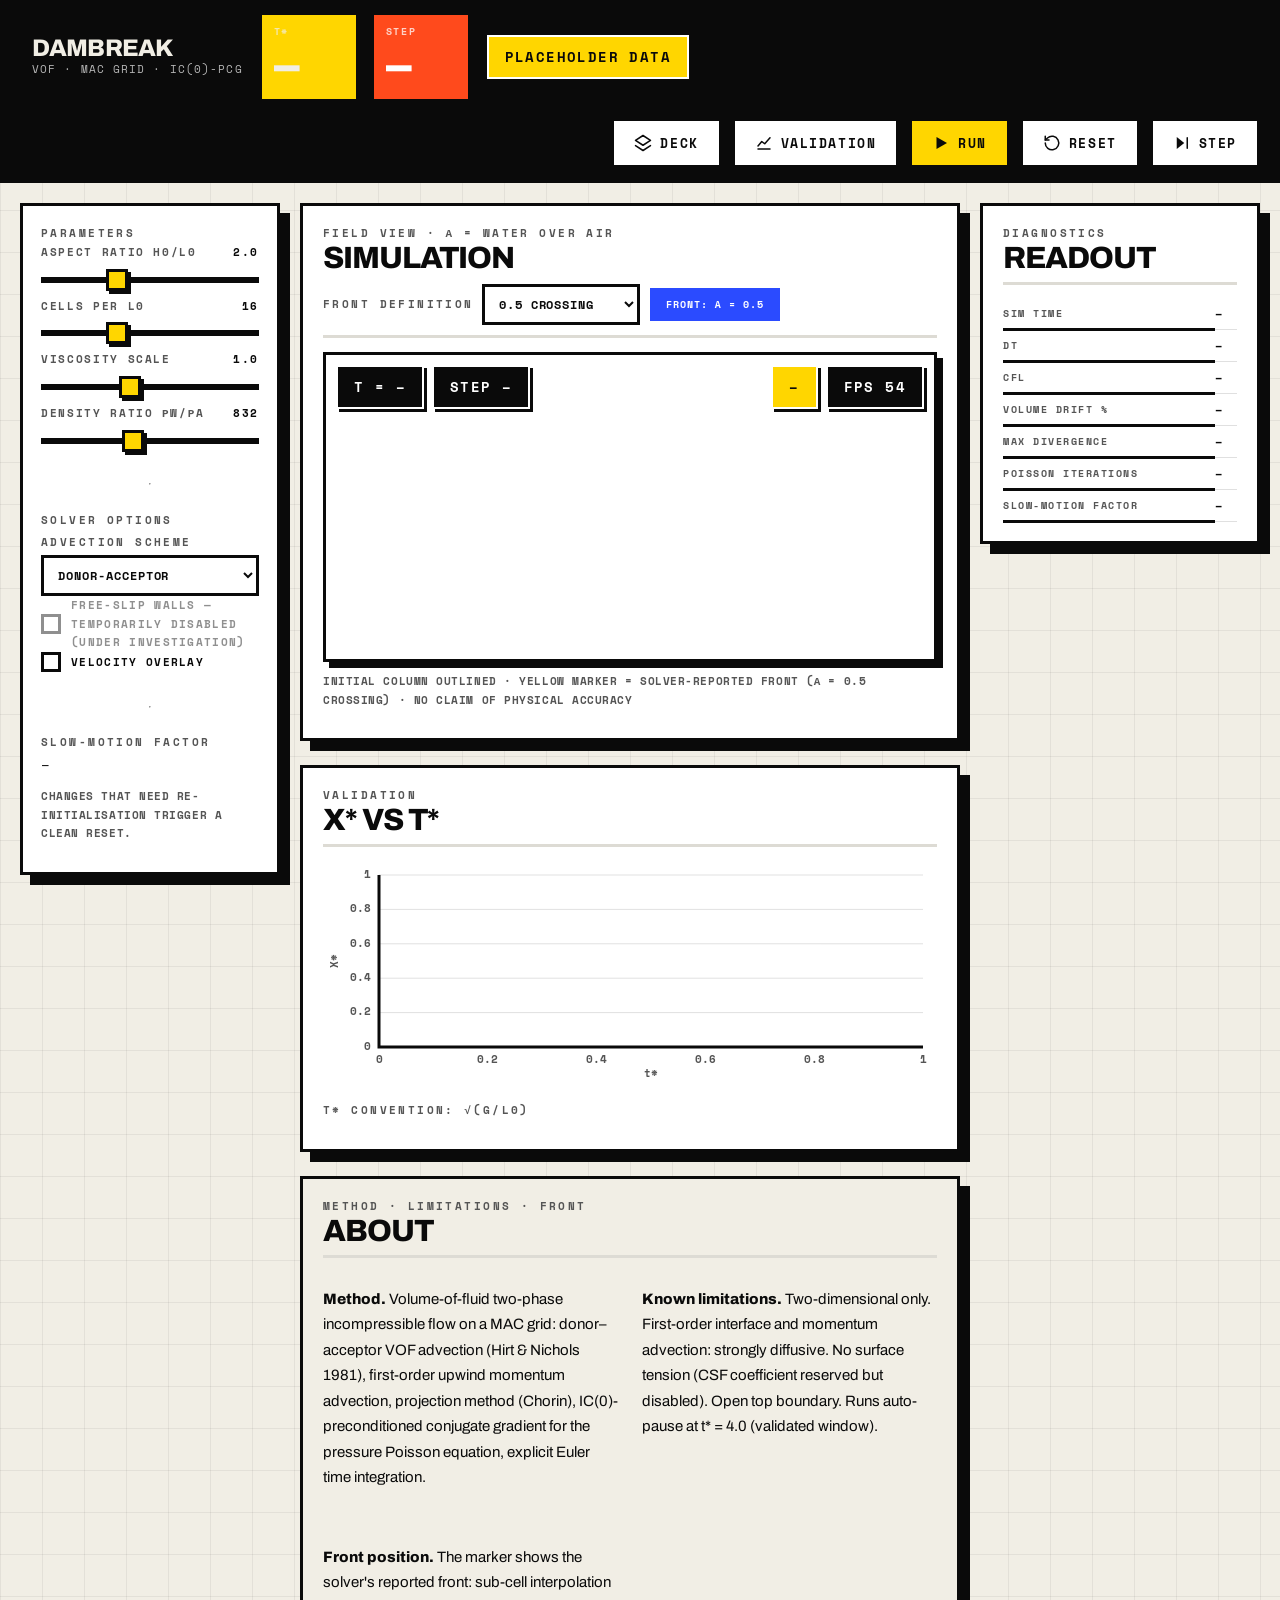
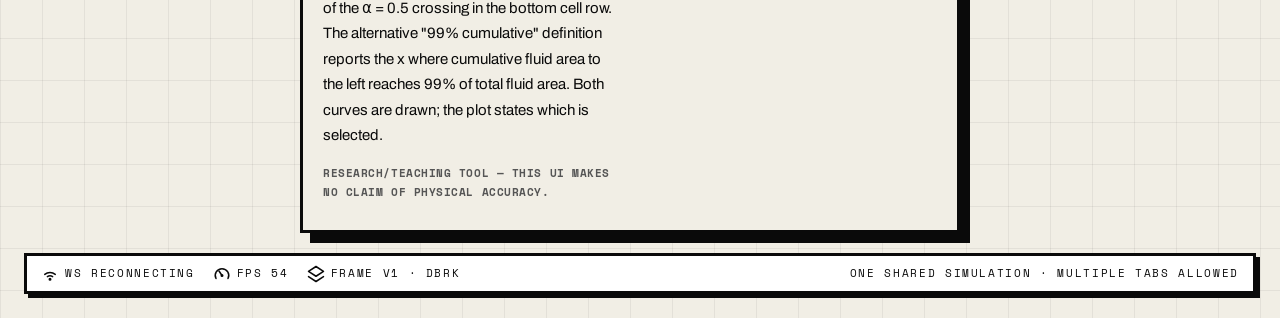
==== ui/index.html @ 7664933e "chore: remove van leer momentum from UI scheme options" ====
<!DOCTYPE html>
<html lang="en">
<head>
<meta charset="utf-8">
<meta name="viewport" content="width=device-width, initial-scale=1">
<title>DAMBREAK — VOF Simulator</title>
<link rel="stylesheet" href="css/tokens.css?v=10">
<link rel="stylesheet" href="css/base.css?v=10">
<link rel="stylesheet" href="css/components.css?v=10">
<link rel="stylesheet" href="css/layout.css?v=10">
</head>
<body>
<div class="shell">

  <!-- ================= TOPBAR ================= -->
  <header class="topbar topbar--ink">
    <div class="topbar__brand">
      <div class="topbar__logo" aria-hidden="true"></div>
      <div>
        <h1 class="topbar__title">DAMBREAK</h1>
        <div class="topbar__subtitle">VOF · MAC GRID · IC(0)-PCG</div>
      </div>
    </div>

    <div class="topbar__kpis">
      <div class="kpi kpi--yellow">
        <div class="kpi__label">t*</div>
        <div class="kpi__number" id="dTStar">–</div>
      </div>
      <div class="kpi kpi--orange">
        <div class="kpi__label">STEP</div>
        <div class="kpi__number" id="dStep">–</div>
      </div>
    </div>

    <div class="topbar__badges">
      <span id="connState" class="chip chip--orange">CONNECTING…</span>
      <span id="placeholderBadge" class="chip chip--yellow">PLACEHOLDER DATA</span>
      <span id="paramWarn" class="chip chip--orange hidden">⚠ OUT OF RANGE</span>
      <span id="frontWarn" class="chip chip--orange hidden">✖ X* &lt; 1</span>
      <span id="autoPaused" class="chip chip--yellow hidden">AUTO-PAUSED t*=4</span>
      <span id="errBadge" class="chip chip--orange hidden"></span>
    </div>

    <div class="topbar__actions">
      <button id="deckBtn" class="btn btn--ghost"><span class="btn__icon"></span>DECK</button>
      <button id="validBtn" class="btn btn--ghost"><span class="btn__icon"></span>VALIDATION</button>
      <button id="playPauseBtn" class="btn btn--accent"><span class="btn__icon"></span><span id="playPauseText">RUN</span></button>
      <button id="resetBtn" class="btn btn--ghost"><span class="btn__icon"></span>RESET</button>
      <button id="stepBtn"  class="btn btn--ghost"><span class="btn__icon"></span>STEP</button>
    </div>
  </header>

  <!-- ================= BODY ================= -->
  <div class="body">





      <!-- Centre column: Parameters (left) + sim + validation (right) -->
      <div class="centre__wrap">
        <!-- Parameters, unchanged, floated to the left -->
        <aside class="centre__params" id="centreParams">
          <div class="sidebar__section">
            <div class="eyebrow">PARAMETERS</div>

            <label class="slider" for="arSlider">
              <span class="slider__label"><span>ASPECT RATIO H0/L0</span><span class="slider__value" id="arOut">2.0</span></span>
              <input type="range" class="slider__input" id="arSlider" min="1" max="4" step="0.1" value="2">
            </label>

            <label class="slider" for="cellsSlider">
              <span class="slider__label"><span>CELLS PER L0</span><span class="slider__value" id="cellsOut">16</span></span>
              <input type="range" class="slider__input" id="cellsSlider" min="8" max="32" step="8" value="16">
            </label>

            <label class="slider" for="viscSlider">
              <span class="slider__label"><span>VISCOSITY SCALE</span><span class="slider__value" id="viscOut">1.0</span></span>
              <input type="range" class="slider__input" id="viscSlider" min="-2" max="3" step="0.25" value="0">
            </label>

            <label class="slider" for="densSlider">
              <span class="slider__label"><span>DENSITY RATIO ρW/ρA</span><span class="slider__value" id="densOut">832</span></span>
              <input type="range" class="slider__input" id="densSlider" min="1" max="2000" step="1" value="832">
            </label>
          </div>

          <hr class="sidebar__divider">

          <div class="sidebar__section">
            <div class="eyebrow">SOLVER OPTIONS</div>

            <label class="param">
              <span class="eyebrow">ADVECTION SCHEME</span>
              <select id="schemeSelect" class="select">
                <option value="first-order">FIRST-ORDER (UPWIND)</option>
                <option value="donor-acceptor" selected>DONOR-ACCEPTOR</option>

              </select>
            </label>

            <label class="toggle toggle--disabled" id="freeSlipRow" title="temporarily disabled (under investigation)">
              <input type="checkbox" id="freeSlipToggle" disabled>
              <span>FREE-SLIP WALLS — TEMPORARILY DISABLED (UNDER INVESTIGATION)</span>
            </label>

            <label class="toggle">
              <input type="checkbox" id="overlayToggle">
              <span>VELOCITY OVERLAY</span>
            </label>
          </div>

          <hr class="sidebar__divider">

          <div class="sidebar__section">
            <div class="eyebrow">SLOW-MOTION FACTOR</div>
            <div class="table" id="slowRow" style="font-size:14px">–</div>
            <p class="eyebrow" style="letter-spacing:.05em">CHANGES THAT NEED RE-INITIALISATION TRIGGER A CLEAN RESET.</p>
          </div>
        </aside>

        <div class="centre__body">
          <!-- Sim canvas (top of centre column) -->
          <section class="panel main__sim">
            <div class="panel__head">
              <div>
                <div class="eyebrow">FIELD VIEW · α = WATER OVER AIR</div>
                <h2 class="panel__title">SIMULATION</h2>
              </div>
              <div style="display:flex;gap:8px;align-items:center">
                <label class="eyebrow" for="frontDefSelect">FRONT DEFINITION</label>
                <select id="frontDefSelect" class="select" style="width:auto">
                  <option value="0.5" selected>0.5 CROSSING</option>
                  <option value="0.99">99% CUMULATIVE</option>
                </select>
                <span class="chip chip--blue" id="frontDefLabel" style="font-size: 10px; box-shadow: none;">FRONT: α = 0.5</span>
              </div>
            </div>
            <div class="canvas-wrap" id="canvasWrap">
              <canvas id="fieldCanvas"></canvas>
              <div class="hud hud--tl">
                <span class="chip chip--black" id="hudTime">t = –</span>
                <span class="chip chip--black" id="hudStep">STEP –</span>
              </div>
              <div class="hud hud--tr">
                <span class="chip chip--yellow" id="hudGrid">–</span>
                <span class="chip chip--black" id="hudFps">FPS –</span>
              </div>
              <div class="tooltip tooltip--hidden" id="fieldTip"></div>
            </div>
            <p class="eyebrow" style="margin-top:10px;letter-spacing:.05em">
              INITIAL COLUMN OUTLINED · YELLOW MARKER = SOLVER-REPORTED FRONT (α = 0.5 CROSSING) · NO CLAIM OF PHYSICAL ACCURACY
            </p>
          </section>

          <!-- Validation panel directly beneath the simulation -->
          <section class="panel">
            <div class="panel__head">
              <div>
                <div class="eyebrow">VALIDATION</div>
                <h2 class="panel__title">X* VS T*</h2>
              </div>
            </div>
            <div class="chart-wrap">
              <canvas id="plotCanvas"></canvas>
              <div class="tooltip tooltip--hidden" id="plotTip"></div>
            </div>
            <div class="chart-legend" id="plotLegend"></div>
            <p class="eyebrow" id="plotTimeScale" style="margin-top:10px">t* CONVENTION: √(G/L0)</p>
          </section>

          <!-- ABOUT section moved here and laid out horizontally -->
          <section class="panel panel--cream">
            <div class="panel__head">
              <div>
                <div class="eyebrow">METHOD · LIMITATIONS · FRONT</div>
                <h2 class="panel__title">ABOUT</h2>
              </div>
            </div>
            <div style="display: grid; grid-template-columns: repeat(auto-fit, minmax(250px, 1fr)); gap: 24px; align-items: start;">
              <p><strong>Method.</strong> Volume-of-fluid two-phase incompressible flow on a MAC grid: donor–acceptor VOF advection (Hirt &amp; Nichols 1981), first-order upwind momentum advection, projection method (Chorin), IC(0)-preconditioned conjugate gradient for the pressure Poisson equation, explicit Euler time integration.</p>
              <p><strong>Known limitations.</strong> Two-dimensional only. First-order interface and momentum advection: strongly diffusive. No surface tension (CSF coefficient reserved but disabled). Open top boundary. Runs auto-pause at t* = 4.0 (validated window).</p>
              <div>
                <p><strong>Front position.</strong> The marker shows the solver's reported front: sub-cell interpolation of the α = 0.5 crossing in the bottom cell row. The alternative "99% cumulative" definition reports the x where cumulative fluid area to the left reaches 99% of total fluid area. Both curves are drawn; the plot states which is selected.</p>
                <p class="eyebrow" style="letter-spacing:.05em; margin-top: 15px;">RESEARCH/TEACHING TOOL — THIS UI MAKES NO CLAIM OF PHYSICAL ACCURACY.</p>
              </div>
            </div>
          </section>
        </div>
      </div>

      <!-- Right column: Diagnostics + About only -->
      <aside class="right__col">
        <section class="panel">
          <div class="panel__head">
            <div>
              <div class="eyebrow">DIAGNOSTICS</div>
              <h2 class="panel__title">READOUT</h2>
            </div>
          </div>
          <table class="table">
            <tbody>
              <tr><th>SIM TIME</th><td id="dTime">–</td></tr>
              <tr><th>dt</th><td id="dDT">–</td></tr>
              <tr><th>CFL</th><td id="dCFL">–</td></tr>
              <tr><th>VOLUME DRIFT %</th><td id="dDrift">–</td></tr>
              <tr><th>MAX DIVERGENCE</th><td id="dMaxDiv">–</td></tr>
              <tr><th>POISSON ITERATIONS</th><td id="dPois">–</td></tr>
              <tr><th>SLOW-MOTION FACTOR</th><td id="dSlow">–</td></tr>
            </tbody>
          </table>
        </section>

      </aside>
  </div> <!-- closes .body -->

  <!-- ================= FOOTER ================= -->

  <div class="footer">
    <div class="statusbar">
      <span class="statusbar__item" id="sbWs"><span class="statusbar__icon" data-icon="wifi"></span><span id="sbWsText">WS –</span></span>
      <span class="statusbar__item" id="sbFps"><span class="statusbar__icon" data-icon="gauge"></span><span id="sbFpsText">FPS –</span></span>
      <span class="statusbar__item"><span class="statusbar__icon" data-icon="layers"></span>FRAME v1 · DBRK</span>
      <span class="statusbar__item" style="margin-left:auto">ONE SHARED SIMULATION · MULTIPLE TABS ALLOWED</span>
    </div>
  </div>
</div>

<!-- ================= MODALS ================= -->
<div id="modalOverlay" class="modal-overlay hidden">
  <div class="modal">
    <button id="modalClose" class="btn btn--ghost modal__close">✖ CLOSE</button>
    <div id="modalHeader" class="modal__header">
      <h2 id="modalTitle">TITLE</h2>
      <div id="modalActions" class="modal__actions"></div>
    </div>
    <div id="modalContent" class="modal__body"></div>
  </div>
</div>

<script type="module" src="js/main.js?v=9"></script>
</body>
</html>
---- ui/css/tokens.css ----
/* ============================================================
   DAMBREAK — design tokens (variables ONLY, no rules here)
   Neo-brutalism × scientific instrument console
   ============================================================ */

:root {
  /* Palette */
  --ink:    #0A0A0A;
  --paper:  #FFFFFF;
  --cream:  #F1EEE5;
  --yellow: #FFD600;
  --blue:   #2B4BFF;
  --orange: #FF4A1C;
  --green:  #0BA878;
  --fill:   #D9DDFB;          /* chart area fill */
  --grid:   rgba(0, 0, 0, .06);
  --muted:  #555555;

  /* Border + shadow system (zero blur, always) */
  --bw: 3px;
  --bw-thin: 2px;
  --shadow-s: 4px 4px 0 var(--ink);
  --shadow:   6px 6px 0 var(--ink);
  --shadow-l: 10px 10px 0 var(--ink);

  /* Type */
  --font-display: "Archivo Black", "Archivo", system-ui, sans-serif;
  --font-body:    "Archivo", system-ui, sans-serif;
  --font-mono:    "Space Mono", ui-monospace, Consolas, monospace;

  /* Motion */
  --press: 90ms linear;       /* button press translate */
}
---- ui/css/base.css ----
/* ============================================================
   DAMBREAK — base: font-face, reset, typography, grid background
   ============================================================ */

/* ---- Self-hosted fonts (no CDN; files live in ui/fonts/) ----
   Drop-in files (jsDelivr fontsource naming):
     archivo-latin-800-normal.woff2   (display headings)
     archivo-latin-900-normal.woff2   (extra-heavy display fallback)
     archivo-latin-400-normal.woff2   (body)
     space-mono-latin-400-normal.woff2 (labels/readouts)
     space-mono-latin-700-normal.woff2 (bold mono)
   Fallbacks are solid system stacks in tokens.css. */
@font-face {
  font-family: "Archivo Black";
  src: url("../fonts/archivo-latin-800-normal.woff2") format("woff2");
  font-weight: 400 900;
  font-display: swap;
}
@font-face {
  font-family: "Archivo";
  src: url("../fonts/archivo-latin-400-normal.woff2") format("woff2");
  font-weight: 400;
  font-display: swap;
}
@font-face {
  font-family: "Archivo";
  src: url("../fonts/archivo-latin-800-normal.woff2") format("woff2");
  font-weight: 700 900;
  font-display: swap;
}
@font-face {
  font-family: "Space Mono";
  src: url("../fonts/space-mono-latin-400-normal.woff2") format("woff2");
  font-weight: 400;
  font-display: swap;
}
@font-face {
  font-family: "Space Mono";
  src: url("../fonts/space-mono-latin-700-normal.woff2") format("woff2");
  font-weight: 700;
  font-display: swap;
}

/* ---- Reset ---- */
*, *::before, *::after { box-sizing: border-box; }
html, body { margin: 0; padding: 0; }

/* ---- Page: cream + blueprint grid ---- */
body {
  color: var(--ink);
  background-color: var(--cream);
  background-image:
    linear-gradient(var(--grid) 1px, transparent 1px),
    linear-gradient(90deg, var(--grid) 1px, transparent 1px);
  background-size: 42px 42px;
  font-family: var(--font-body);
  font-size: 15px;
  line-height: 1.7;
  -webkit-font-smoothing: antialiased;
}

/* ---- Typography ---- */
h1, h2, h3 {
  font-family: var(--font-display);
  font-weight: 900;
  text-transform: uppercase;
  line-height: .95;
  letter-spacing: -0.035em;
  margin: 0;
}
.page-title { font-size: clamp(40px, 6vw, 96px); }
.panel-title { font-size: clamp(24px, 2.4vw, 32px); }

/* Eyebrow: mono micro-label */
.eyebrow {
  font-family: var(--font-mono);
  font-size: 11px;
  font-weight: 700;
  text-transform: uppercase;
  letter-spacing: .22em;
  color: var(--muted);
}

/* All numeric readouts: mono, tabular */
.readout, .kpi__number, .table, .chip, .btn, .select, .tooltip, .statusbar {
  font-family: var(--font-mono);
  font-variant-numeric: tabular-nums;
}

/* ---- Focus: visible everywhere, blue, offset ---- */
:focus-visible {
  outline: 3px solid var(--blue);
  outline-offset: 3px;
}

/* ---- Utility ---- */
.hidden { display: none !important; }

/* ---- Reduced motion: kill press/hover translations ---- */
@media (prefers-reduced-motion: reduce) {
  *, *::before, *::after {
    transition: none !important;
    animation: none !important;
  }
}
---- ui/css/components.css ----
/* ============================================================
   DAMBREAK — components: panels, buttons, chips, kpis, sliders,
   selects, toggles, tabs, table, tooltip, statusbar.
   Rules: zero radius, zero blur, 3px ink borders, hard shadows.
   ============================================================ */

/* ---- Panel ---- */
.panel {
  background: var(--paper);
  border: var(--bw) solid var(--ink);
  box-shadow: var(--shadow-l);
  padding: 18px 20px;
  min-width: 0;
}
.panel--cream { background: var(--cream); }
.panel--ink { background: var(--ink); color: var(--cream); }
.panel__head {
  display: flex;
  justify-content: space-between;
  align-items: flex-start;
  gap: 12px;
  flex-wrap: wrap;
  border-bottom: var(--bw) solid #DDDBD4;
  padding-bottom: 10px;
  margin-bottom: 14px;
}
.panel__title { font-size: clamp(24px, 2.4vw, 32px); }

/* ---- Button ---- */
.btn {
  display: inline-flex;
  align-items: center;
  gap: 8px;
  font-family: var(--font-mono);
  font-weight: 700;
  font-size: 13px;
  text-transform: uppercase;
  letter-spacing: .12em;
  padding: 12px 20px;
  background: var(--paper);
  color: var(--ink);
  border: var(--bw) solid var(--ink);
  box-shadow: var(--shadow);
  cursor: pointer;
  transition: transform var(--press), box-shadow var(--press);
  user-select: none;
}
.btn:hover  { transform: translate(3px, 3px); box-shadow: 3px 3px 0 var(--ink); }
.btn:active { transform: translate(6px, 6px); box-shadow: 0 0 0 var(--ink); }
.btn:disabled, .btn[disabled] {
  background: var(--cream);
  color: var(--muted);
  box-shadow: none;
  transform: none;
  cursor: not-allowed;
}
.btn--primary { background: var(--orange); color: var(--paper); }
.btn--accent  { background: var(--yellow); color: var(--ink); }
.btn--ghost   { background: var(--paper); color: var(--ink); }
.btn--danger  { background: var(--ink); color: var(--orange); }
.btn__icon { width: 18px; height: 18px; flex: none; }

/* ---- Chip ---- */
.chip {
  display: inline-flex;
  align-items: center;
  gap: 8px;
  font-family: var(--font-mono);
  font-size: 14px;
  font-weight: 700;
  text-transform: uppercase;
  letter-spacing: .1em;
  padding: 8px 16px;
  border: 2px solid var(--paper); /* White border so it contrasts on black topbar */
  background: var(--paper);
  color: var(--ink);
  white-space: nowrap;
}
.chip--black  { background: var(--ink); color: var(--paper); }
.chip--blue   { background: var(--blue); color: var(--paper); }
.chip--yellow { background: var(--yellow); color: var(--ink); }
.chip--orange { background: var(--orange); color: var(--paper); }
.chip--green  { background: var(--green); color: var(--paper); }
.chip--cream  { background: var(--cream); color: var(--ink); }
.chip__swatch {
  width: 10px; height: 10px;
  border: 2px solid var(--ink);
  background: var(--blue);
  flex: none;
}

/* ---- KPI tile ---- */
.kpi {
  background: var(--yellow);
  border: var(--bw) solid var(--ink);
  box-shadow: var(--shadow);
  padding: 8px 12px;
  min-width: 100px;
}
.kpi--orange { background: var(--orange); color: var(--paper); }
.kpi--green  { background: var(--green); color: var(--paper); }
.kpi--white  { background: var(--paper); }
.kpi__label {
  font-family: var(--font-mono);
  font-size: 10px;
  font-weight: 700;
  text-transform: uppercase;
  letter-spacing: .18em;
  color: inherit;
  opacity: .75;
}
.kpi__number {
  font-family: var(--font-display);
  font-size: clamp(36px, 4vw, 56px);
  line-height: 1;
  letter-spacing: -0.02em;
  font-variant-numeric: tabular-nums;
}
.kpi__caption {
  font-family: var(--font-mono);
  font-size: 10px;
  text-transform: uppercase;
  letter-spacing: .15em;
  color: var(--muted);
}
.kpi--orange .kpi__caption, .kpi--green .kpi__caption { color: var(--cream); }

/* ---- Slider ---- */
.slider { display: block; }
.slider__label {
  display: flex;
  justify-content: space-between;
  align-items: baseline;
  gap: 8px;
  font-family: var(--font-mono);
  font-size: 11px;
  font-weight: 700;
  text-transform: uppercase;
  letter-spacing: .15em;
  color: var(--muted);
  margin-bottom: 4px;
}
.slider__value { color: var(--ink); }
input[type="range"].slider__input {
  -webkit-appearance: none;
  appearance: none;
  width: 100%;
  height: 6px;
  background: var(--ink);
  border: 0;
  padding: 0;
  margin: 8px 0 14px;
  cursor: pointer;
}
input[type="range"].slider__input::-webkit-slider-thumb {
  -webkit-appearance: none;
  appearance: none;
  width: 22px; height: 22px;
  background: var(--yellow);
  border: var(--bw) solid var(--ink);
  box-shadow: 3px 3px 0 var(--ink);
  border-radius: 0;
  cursor: grab;
}
input[type="range"].slider__input::-moz-range-thumb {
  width: 22px; height: 22px;
  background: var(--yellow);
  border: var(--bw) solid var(--ink);
  box-shadow: 3px 3px 0 var(--ink);
  border-radius: 0;
  cursor: grab;
}
input[type="range"].slider__input:focus-visible {
  outline: 3px solid var(--blue);
  outline-offset: 3px;
}

/* ---- Select / input / toggle ---- */
.select, .input {
  width: 100%;
  background: var(--paper);
  color: var(--ink);
  border: var(--bw) solid var(--ink);
  border-radius: 0;
  font-family: var(--font-mono);
  font-size: 12px;
  font-weight: 700;
  text-transform: uppercase;
  letter-spacing: .08em;
  padding: 8px 10px;
}
.toggle {
  display: inline-flex;
  align-items: center;
  gap: 10px;
  font-family: var(--font-mono);
  font-size: 11px;
  font-weight: 700;
  text-transform: uppercase;
  letter-spacing: .12em;
  cursor: pointer;
}
.toggle input[type="checkbox"] {
  appearance: none;
  width: 20px; height: 20px;
  margin: 0;
  border: var(--bw) solid var(--ink);
  background: var(--paper);
  cursor: pointer;
  flex: none;
}
.toggle input[type="checkbox"]:checked { background: var(--yellow); }
.toggle--disabled { opacity: .45; cursor: not-allowed; }
.toggle--disabled input[type="checkbox"] { cursor: not-allowed; }

/* ---- Tabs / nav items ---- */
.tabs { display: flex; flex-direction: column; gap: 10px; }
.nav-item {
  display: flex;
  align-items: center;
  gap: 12px;
  padding: 10px 12px;
  border: var(--bw) solid var(--ink);
  background: var(--paper);
  cursor: pointer;
}
.nav-item--active { background: var(--yellow); }
.nav-item__title {
  font-family: var(--font-body);
  font-weight: 800;
  text-transform: uppercase;
  letter-spacing: .02em;
  font-size: 14px;
}
.nav-item__sub {
  font-family: var(--font-mono);
  font-size: 10px;
  text-transform: uppercase;
  letter-spacing: .15em;
  color: var(--muted);
}
.nav-item__icon { width: 22px; height: 22px; flex: none; }

/* ---- Table ---- */
.table { width: 100%; border-collapse: collapse; font-size: 12px; }
.table th {
  text-align: left;
  font-weight: 700;
  text-transform: uppercase;
  letter-spacing: .15em;
  font-size: 10px;
  color: var(--muted);
  border-bottom: var(--bw) solid var(--ink);
  padding: 6px 8px 6px 0;
}
.table td {
  padding: 5px 8px 5px 0;
  border-bottom: 1px solid rgba(0, 0, 0, .12);
  font-variant-numeric: tabular-nums;
  font-weight: 700;
}
.table .delta-pos { color: var(--orange); font-weight: 700; }
.table .delta-neg { color: var(--green); font-weight: 700; }

/* ---- Tooltip (absolutely positioned DOM element over canvas) ---- */
.tooltip {
  position: absolute;
  z-index: 30;
  pointer-events: none;
  background: var(--paper);
  border: var(--bw) solid var(--ink);
  box-shadow: var(--shadow-s);
  padding: 8px 10px;
  font-size: 11px;
  text-transform: uppercase;
  letter-spacing: .1em;
  min-width: 140px;
}
.tooltip--hidden { display: none; }
.tooltip__title { font-weight: 700; margin-bottom: 4px; }
.tooltip__row { display: flex; align-items: center; gap: 6px; }

/* ---- Statusbar (footer strip) ---- */
.statusbar {
  display: flex;
  align-items: center;
  gap: 18px;
  flex-wrap: wrap;
  border: var(--bw) solid var(--ink);
  background: var(--paper);
  box-shadow: var(--shadow-s);
  padding: 8px 14px;
  font-size: 11px;
  text-transform: uppercase;
  letter-spacing: .15em;
}
.statusbar__item { display: inline-flex; align-items: center; gap: 6px; }
.statusbar__icon { width: 14px; height: 14px; }

/* ---- Icon sizing helper (inline SVG, Lucide-style) ---- */
.icon { width: 18px; height: 18px; flex: none; vertical-align: -3px; }

/* ---- Modal ---- */
.modal-overlay {
  position: fixed; top: 0; left: 0; right: 0; bottom: 0;
  background: var(--paper); /* Full opaque paper background */
  z-index: 1000;
  display: flex; align-items: center; justify-content: center;
}
.modal-overlay.hidden { display: none; }
.modal {
  background: var(--paper);
  border: var(--bw) solid var(--ink);
  box-shadow: 12px 12px 0 var(--ink);
  width: 95vw; max-width: 1200px; height: 90vh;
  display: flex; flex-direction: column;
  position: relative;
  padding: 30px;
}
.modal__header {
  display: flex; justify-content: space-between; align-items: flex-end;
  border-bottom: 4px solid var(--ink);
  padding-bottom: 10px; margin-bottom: 20px;
}
.modal__header h2 {
  font-family: var(--font-display); font-size: 36px;
  text-transform: uppercase; margin: 0; line-height: 1;
}
.modal__actions { display: flex; gap: 10px; margin-right: 140px; align-items: center; }
.modal__close { position: absolute; top: 12px; right: 12px; }
.modal__body {
  flex: 1; overflow-y: auto; padding-right: 10px;
}
.modal h3 {
  font-family: var(--font-display); font-size: 24px;
  text-transform: uppercase; margin: 24px 0 10px;
  color: var(--ink);
}
.modal p, .modal li {
  font-family: var(--font-mono); font-size: 15px;
  line-height: 1.6; margin-bottom: 12px;
}

/* KPI Grid for Validation */
.kpi-grid { display: grid; grid-template-columns: repeat(4, 1fr); gap: 15px; margin-bottom: 20px; }
.kpi-card { 
  border: var(--bw) solid var(--ink); padding: 15px; 
  box-shadow: 4px 4px 0 var(--ink); display: flex; flex-direction: column; 
}
.kpi-card--blue { background: var(--blue); color: white; }
.kpi-card--yellow { background: var(--yellow); color: var(--ink); }
.kpi-card--green { background: var(--green); color: white; }
.kpi-card--white { background: white; color: var(--ink); }
.kpi-card__title { font-family: var(--font-mono); font-size: 11px; text-transform: uppercase; letter-spacing: 0.1em; margin-bottom: 5px; opacity: 0.9; font-weight: 700; }
.kpi-card__value { font-family: var(--font-display); font-size: 32px; font-weight: 700; }
.kpi-card__sub { font-family: var(--font-mono); font-size: 10px; margin-top: 5px; opacity: 0.8; }

/* Content Grids */
.deck-slide { height: 100%; display: flex; flex-direction: column; }
.deck-slide__title { 
  font-family: var(--font-display); font-size: 32px; text-transform: uppercase; 
  margin-bottom: 20px; border-bottom: 2px solid var(--ink); padding-bottom: 10px;
}
.deck-slide__content { flex: 1; font-size: 18px; }
.deck-slide__content p, .deck-slide__content li { font-size: 18px; line-height: 1.6; }

.val-grid { display: grid; grid-template-columns: 1fr 1fr; gap: 20px; }
.val-panel { border: var(--bw) solid var(--ink); padding: 20px; background: white; }
.val-panel h4 { font-family: var(--font-mono); text-transform: uppercase; margin: 0 0 15px 0; font-size: 12px; letter-spacing: 1px;}
---- ui/css/layout.css ----
.topbar {
  display: flex;
  align-items: center;
  gap: 16px;
  padding: 12px 20px;
  background: var(--paper);
  border-bottom: var(--bw) solid var(--ink);
  flex-wrap: wrap;
}
.topbar--ink {
  background: var(--ink);
  color: var(--cream);
}
.topbar__brand { display: flex; align-items: center; gap: 12px; }
.topbar__title { font-size: 24px; font-family: var(--font-display); line-height: 1; margin: 0; }
.topbar__subtitle { font-family: var(--font-mono); font-size: 11px; letter-spacing: 0.1em; color: var(--muted); }
.topbar--ink .topbar__subtitle { color: rgba(255, 255, 255, 0.7); }
.topbar__kpis { display: flex; gap: 12px; flex-wrap: wrap; align-items: stretch; }
.topbar__badges { display: flex; gap: 8px; flex-wrap: wrap; align-items: center; }
#connState { display: none !important; }
.topbar__actions { display: flex; gap: 10px; margin-left: auto; flex-wrap: nowrap; }


/* ---- Body: main content + right diagnostics column ---- */
.body {
  display: grid;
  grid-template-columns: minmax(0, 1fr) 280px;
  gap: 20px;
  padding: 20px;
  flex: 1;
  align-items: start;
}

/* ---- Three-column desktop (>= 1000px) ---- */
.body--cols {
  display: grid;
  grid-template-columns: 240px minmax(0, 1fr) 280px;
  gap: 20px;
  align-items: start;
}

/* ---- Main grid (fallback / standalone) ---- */
.main { display: grid; grid-template-columns: 1fr; gap: 20px; min-width: 0; }
.main__sim { min-width: 0; grid-column: 1 / -1; }
.main__sub { display: grid; grid-template-columns: 1fr 1fr; gap: 20px; }

/* ---- Centre wrap: params (left) + sim/validation (right) ---- */
.centre__wrap {
  display: grid;
  grid-template-columns: 260px minmax(0, 1fr);
  gap: 20px;
  align-items: start;
}


/* ---- Parameters (left column inside centre__wrap) ---- */
.centre__params {
  min-width: 0;
  position: sticky;
  top: 24px;
  border: var(--bw) solid var(--ink);
  background: var(--paper);
  box-shadow: var(--shadow-l);
  padding: 18px;
  display: flex;
  flex-direction: column;
  gap: 18px;
}

.centre__params__head {
  display: flex;
  align-items: center;
  justify-content: space-between;
  border-bottom: var(--bw) solid var(--ink);
  padding-bottom: 10px;
}
.centre__params__head h2 { margin: 6px 0 0 0; }
.centre__params__head .eyebrow { margin-bottom: 0; }

/* ---- Centre column: sim + validation ---- */
.centre__body {
  min-width: 0;
  display: grid;
  grid-template-columns: 1fr;
  gap: 24px;
  align-items: start;
}
.centre__body__sim {
  min-width: 0;
}
.centre__body__val {
  min-width: 0;
}

/* ---- Right column: diagnostics + about ---- */
.right__col {
  display: grid;
  grid-template-rows: 1fr auto;
  gap: 24px;
  min-width: 0;
}
.right__col__head {
  display: flex;
  align-items: center;
  justify-content: space-between;
  border-bottom: var(--bw) solid var(--ink);
  padding-bottom: 10px;
}

/* ---- Canvas panel ---- */
.canvas-wrap {
  position: relative;
  border: var(--bw) solid var(--ink);
  background: var(--paper);
  box-shadow: var(--shadow);
  min-width: 0;
  max-height: 520px;
  overflow: hidden;
}
.canvas-wrap canvas { display: block; width: 100%; height: 100%; }

/* HUD chips over the sim canvas */
.hud {
  position: absolute;
  display: flex;
  gap: 8px;
  flex-wrap: wrap;
  pointer-events: none;
}
.hud--tl { top: 10px; left: 10px; }
.hud--tr { top: 10px; right: 10px; }
.hud--bl { bottom: 10px; left: 10px; }
.hud .chip { box-shadow: 3px 3px 0 var(--ink); }

/* Chart canvases keep their own aspect via CSS width; height set in JS. */
.chart-wrap { position: relative; }
.chart-wrap canvas { display: block; width: 100%; height: 220px; }
.chart-legend {
  display: flex;
  flex-wrap: wrap;
  gap: 8px;
  align-items: center;
  margin-top: 10px;
}
.chart-legend__item {
  display: flex;
  align-items: center;
  gap: 6px;
  padding: 5px 10px;
  border: var(--bw) solid var(--ink);
  background: var(--paper);
  box-shadow: var(--shadow);
  font: 700 13px/1.1 Archivo, sans-serif;
  letter-spacing: .05em;
  white-space: nowrap;
  user-select: none;
}
.chart-legend__item .dot {
  width: 14px;
  height: 14px;
  border: 1.5px solid var(--ink);
  border-radius: 2px;
  flex: 0 0 auto;
}
.chart-legend__item .dash {
  width: 32px;
  height: 2px;
  border-top: 1.5px dashed var(--ink);
  flex: 0 0 auto;
}

/* ---- Footer statusbar ---- */
.footer { padding: 0 24px 24px; }

/* ---- Desktop: no collapse button (always expanded here) ---- */
.sidebar__collapse-btn { display: none; }

/* ---- Responsive ---- */
@media (max-width: 999px) {
  .body { grid-template-columns: 1fr; }
  .centre__wrap { grid-template-columns: 1fr; }
  .canvas-wrap { height: 420px; }
  .footer { padding: 0 16px 16px; }
  .body, .footer { padding: 16px; }
}
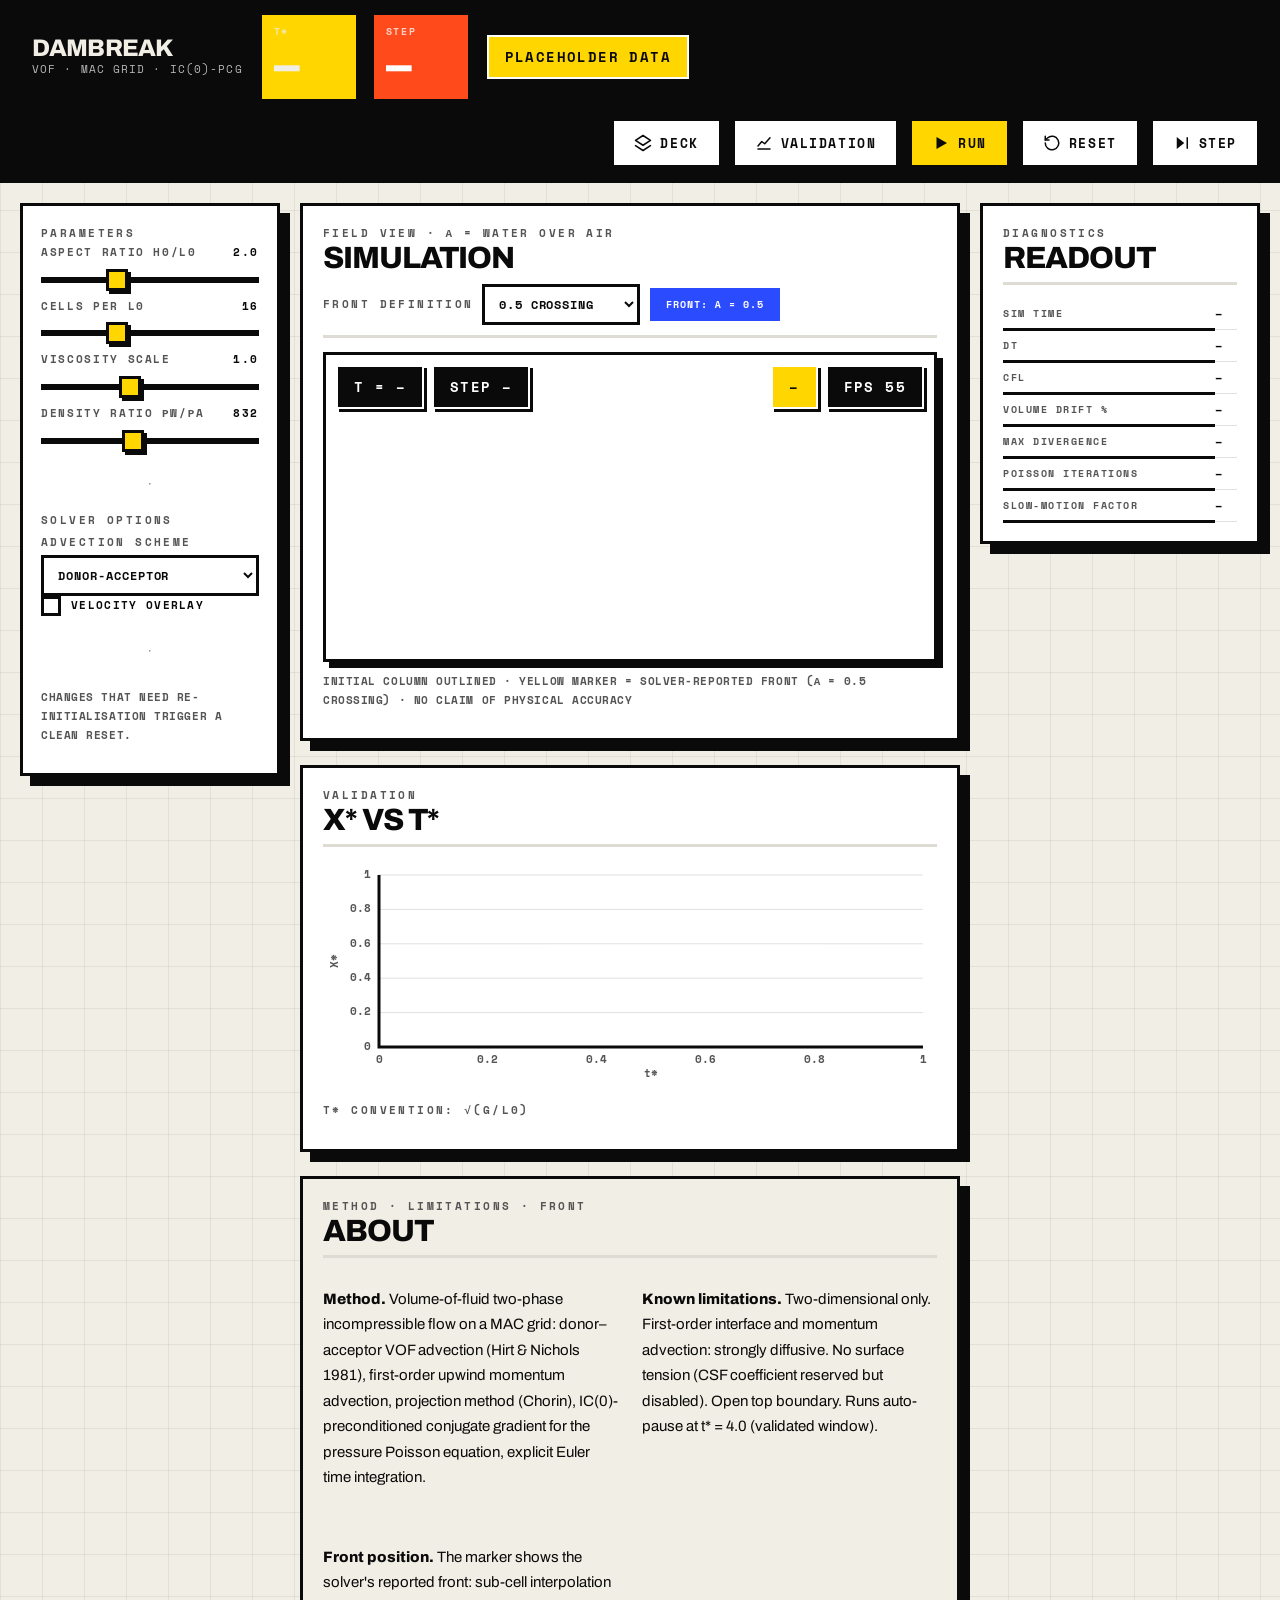
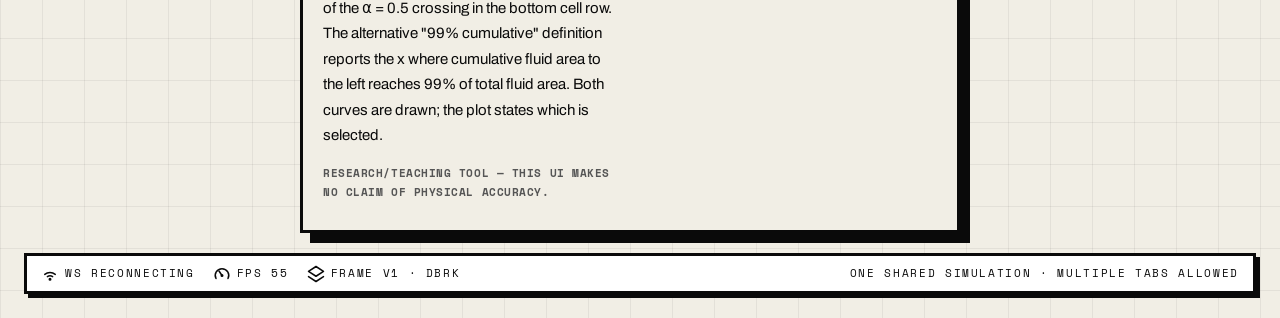
==== commit 4b83bbc9: "chore: comment out unused UI elements" ====
--- a/ui/index.html
+++ b/ui/index.html
@@ -100,10 +100,12 @@
               </select>
             </label>
 
+            <!--
             <label class="toggle toggle--disabled" id="freeSlipRow" title="temporarily disabled (under investigation)">
               <input type="checkbox" id="freeSlipToggle" disabled>
               <span>FREE-SLIP WALLS — TEMPORARILY DISABLED (UNDER INVESTIGATION)</span>
             </label>
+            -->
 
             <label class="toggle">
               <input type="checkbox" id="overlayToggle">
@@ -114,8 +116,10 @@
           <hr class="sidebar__divider">
 
           <div class="sidebar__section">
+            <!--
             <div class="eyebrow">SLOW-MOTION FACTOR</div>
             <div class="table" id="slowRow" style="font-size:14px">–</div>
+            -->
             <p class="eyebrow" style="letter-spacing:.05em">CHANGES THAT NEED RE-INITIALISATION TRIGGER A CLEAN RESET.</p>
           </div>
         </aside>
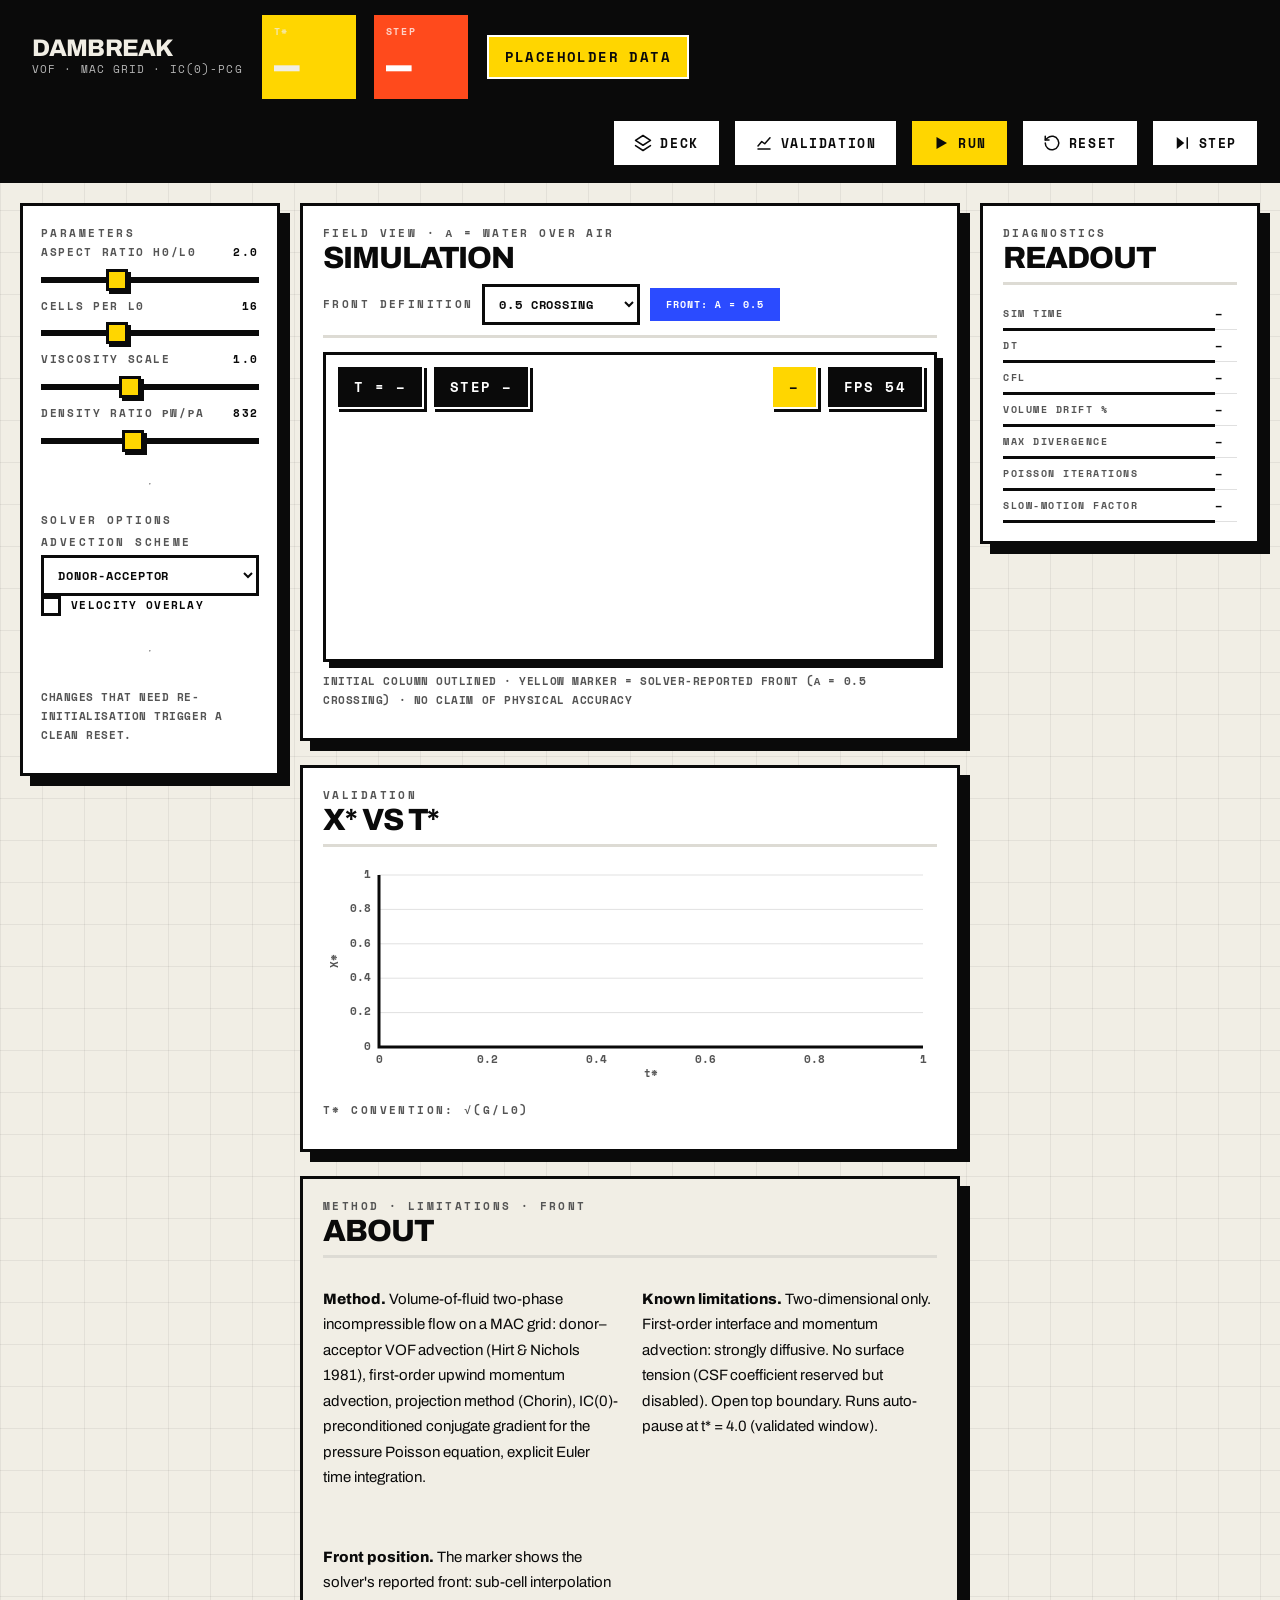
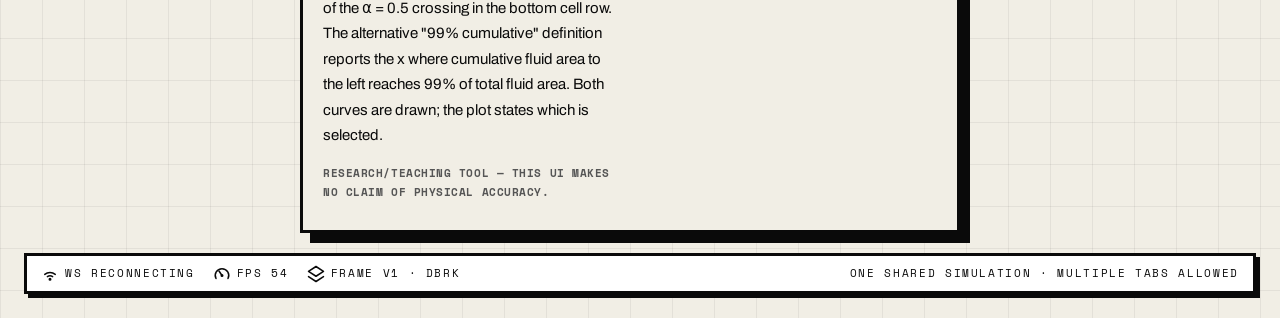
==== commit fd025d80: "chore: comment out slow-motion factor from diagnostics readout" ====
--- a/ui/index.html
+++ b/ui/index.html
@@ -246,3 +246,4 @@
 <script type="module" src="js/main.js?v=9"></script>
 </body>
 </html>
+
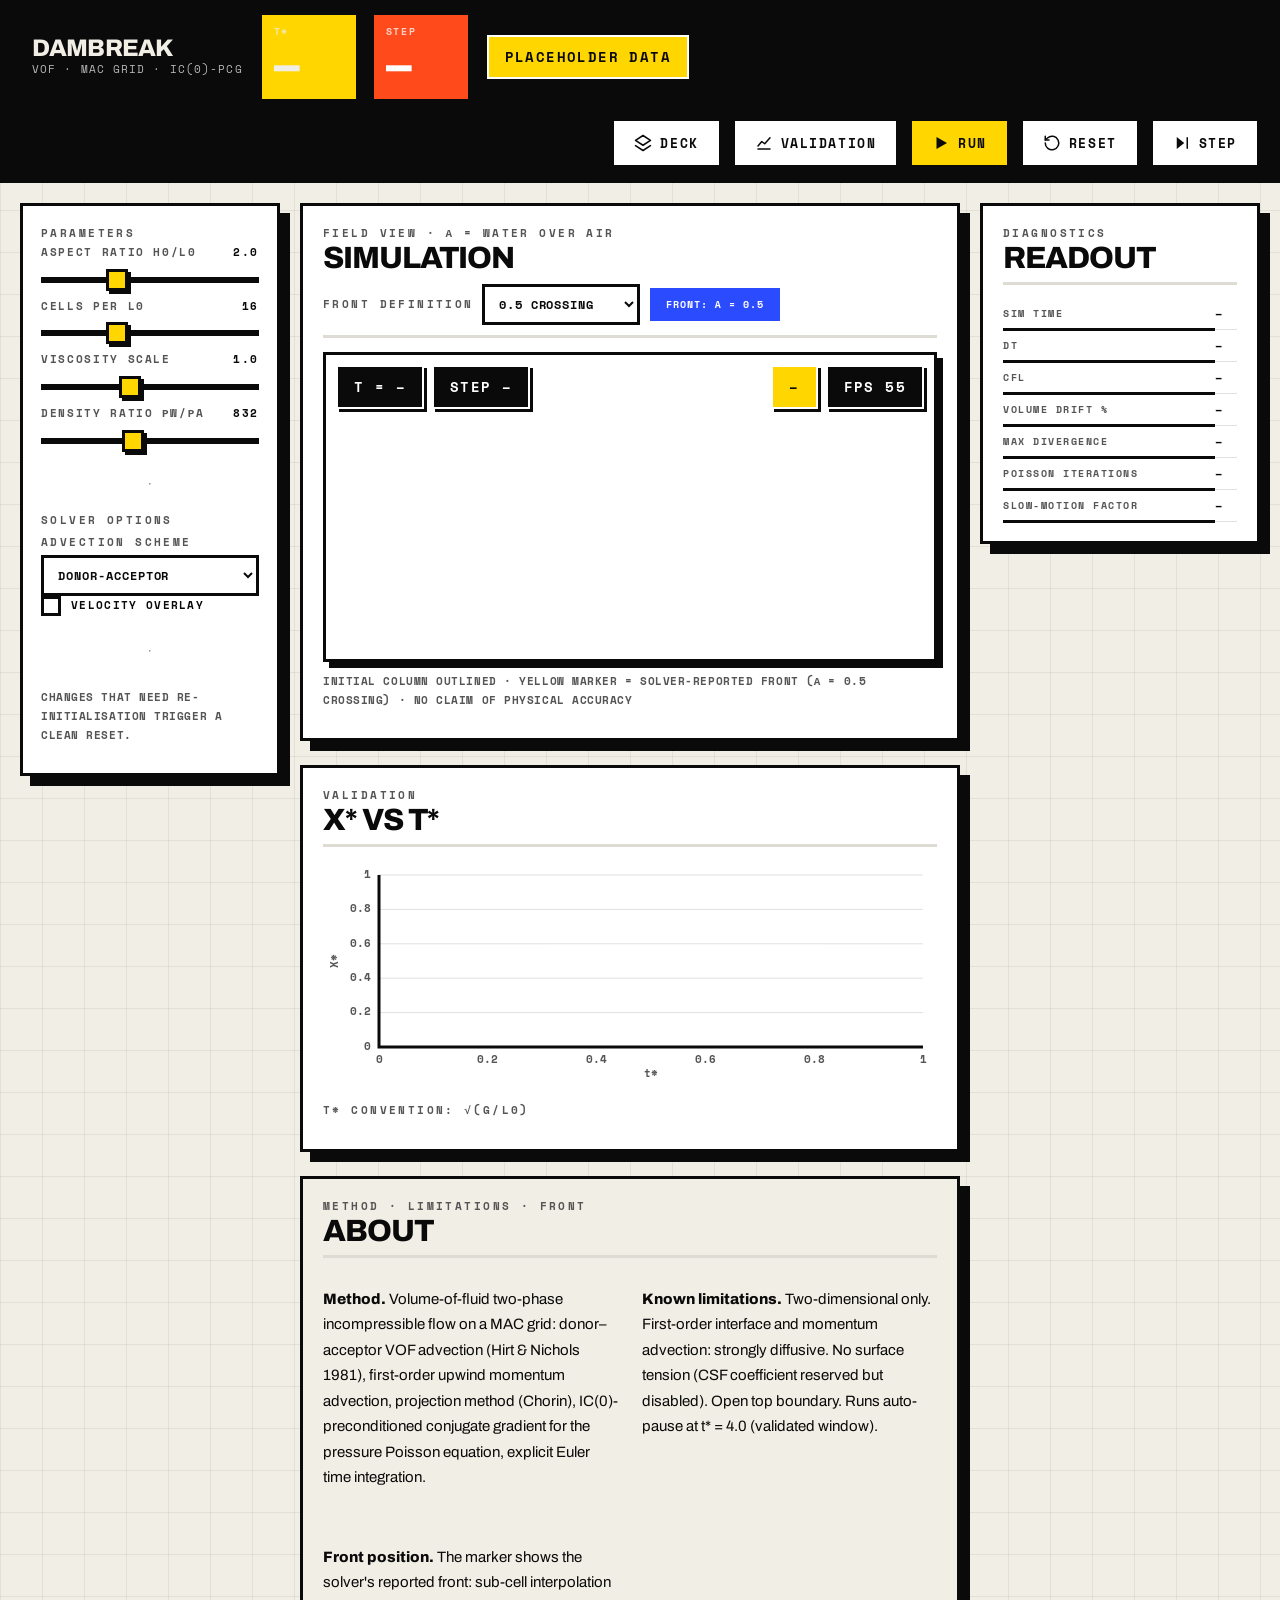
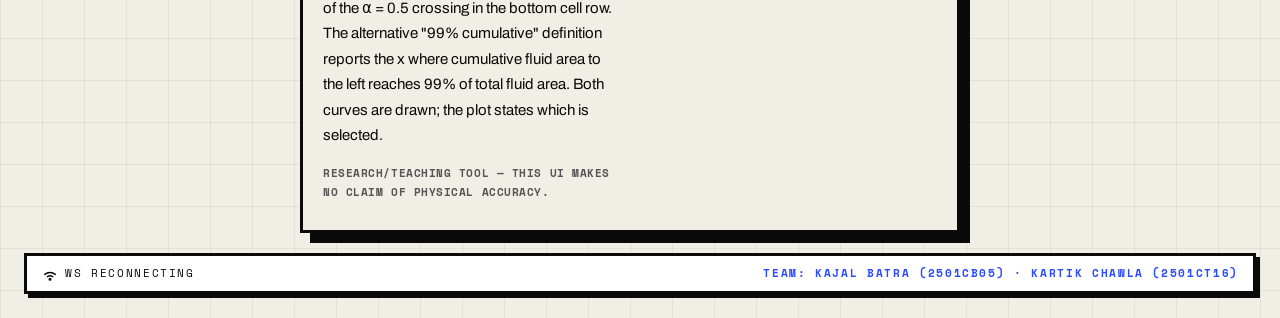
==== commit f79dd78b: "chore: replace unnecessary status bar items with team participant names" ====
--- a/ui/index.html
+++ b/ui/index.html
@@ -224,9 +224,9 @@
   <div class="footer">
     <div class="statusbar">
       <span class="statusbar__item" id="sbWs"><span class="statusbar__icon" data-icon="wifi"></span><span id="sbWsText">WS –</span></span>
-      <span class="statusbar__item" id="sbFps"><span class="statusbar__icon" data-icon="gauge"></span><span id="sbFpsText">FPS –</span></span>
-      <span class="statusbar__item"><span class="statusbar__icon" data-icon="layers"></span>FRAME v1 · DBRK</span>
-      <span class="statusbar__item" style="margin-left:auto">ONE SHARED SIMULATION · MULTIPLE TABS ALLOWED</span>
+      <!-- <span class="statusbar__item" id="sbFps"><span class="statusbar__icon" data-icon="gauge"></span><span id="sbFpsText">FPS –</span></span> -->
+      <!-- <span class="statusbar__item"><span class="statusbar__icon" data-icon="layers"></span>FRAME v1 · DBRK</span> -->
+      <span class="statusbar__item" style="margin-left:auto; font-weight: bold; color: var(--blue);">TEAM: KAJAL BATRA (2501CB05) &middot; KARTIK CHAWLA (2501CT16)</span>
     </div>
   </div>
 </div>
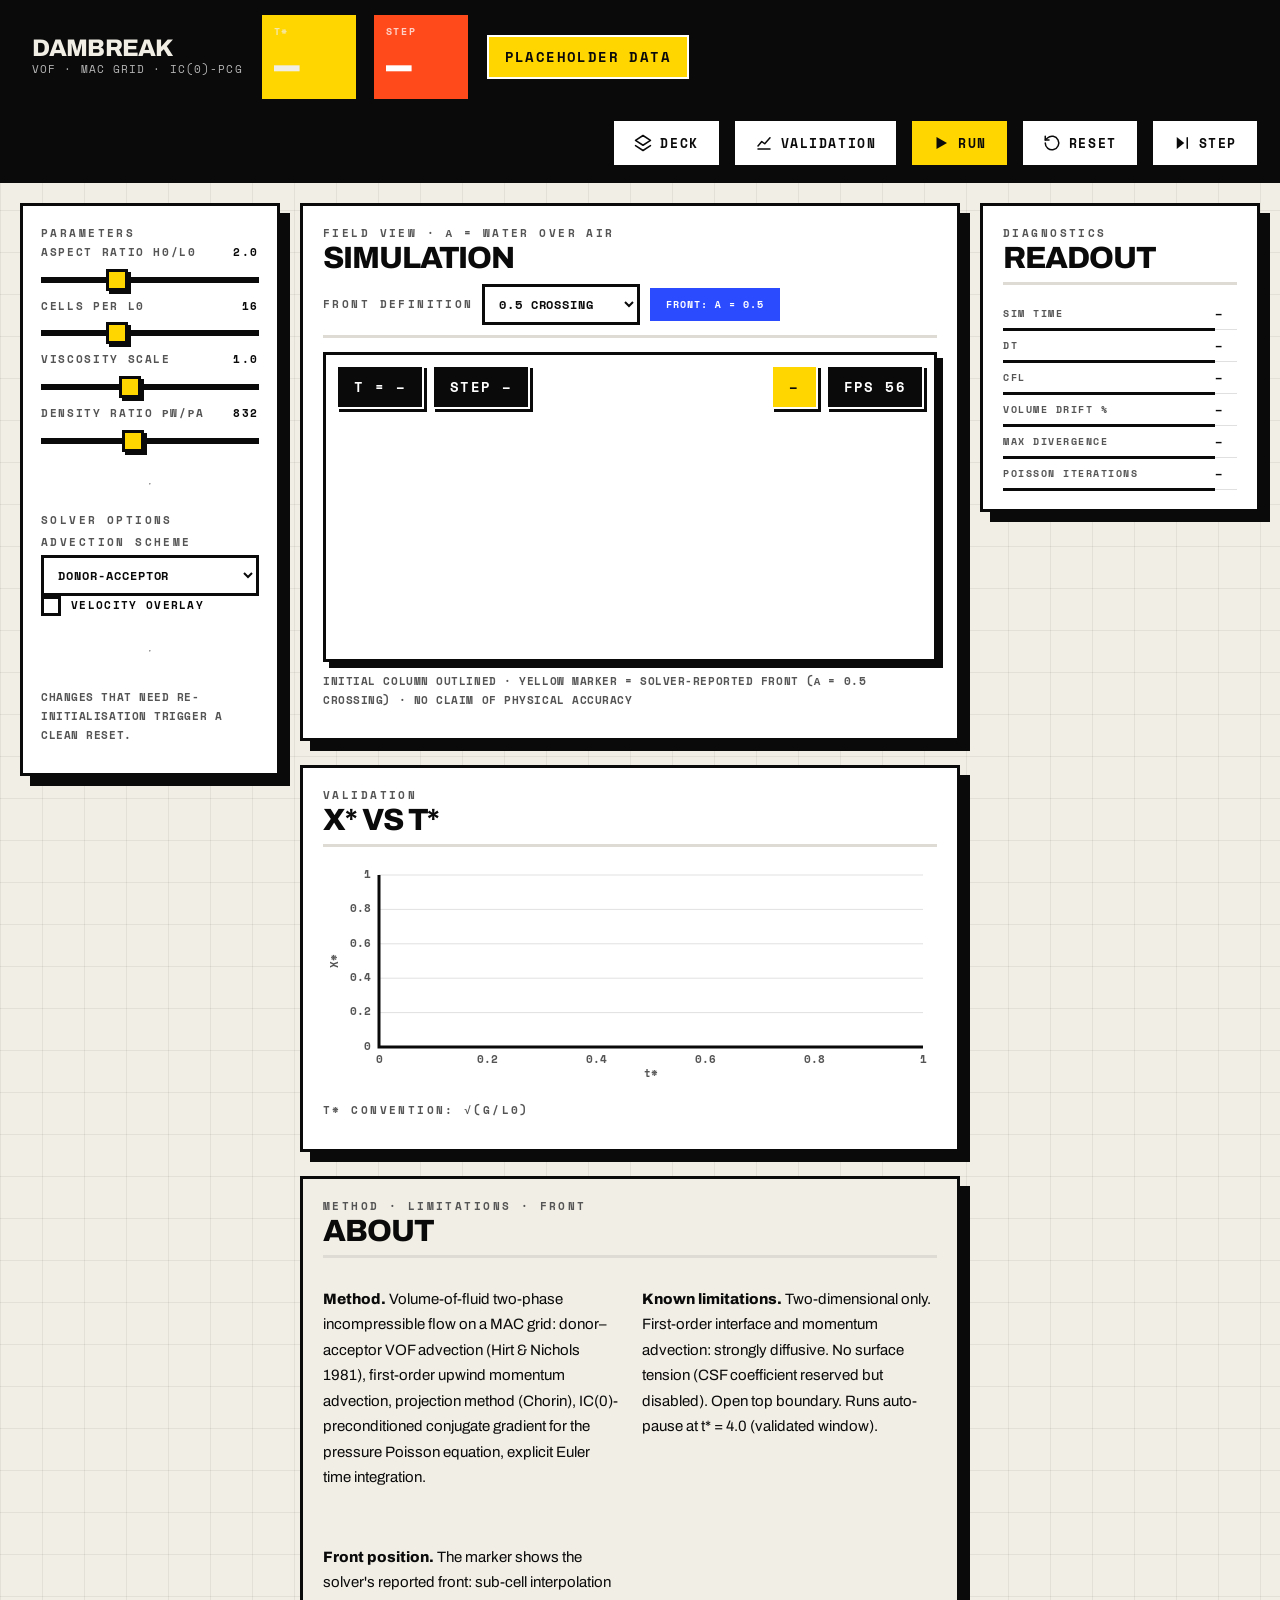
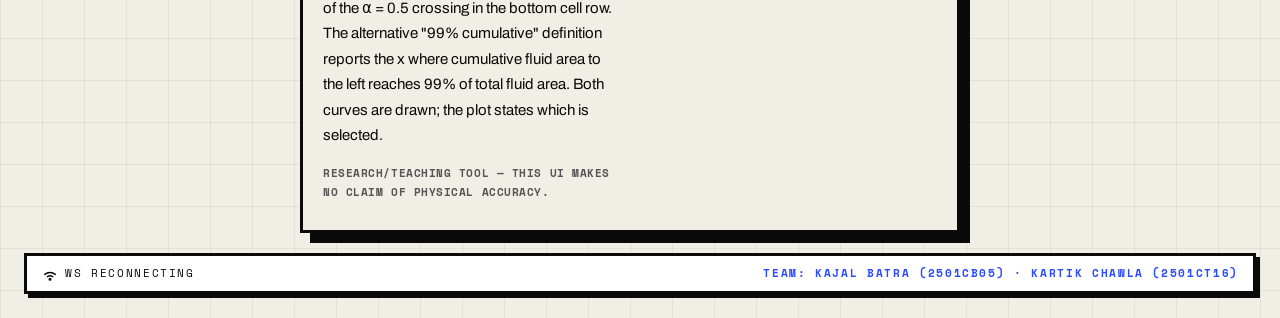
==== commit 320de57b: "fix: fully remove slow-motion factor from HTML readout" ====
--- a/ui/index.html
+++ b/ui/index.html
@@ -211,7 +211,6 @@
               <tr><th>VOLUME DRIFT %</th><td id="dDrift">–</td></tr>
               <tr><th>MAX DIVERGENCE</th><td id="dMaxDiv">–</td></tr>
               <tr><th>POISSON ITERATIONS</th><td id="dPois">–</td></tr>
-              <tr><th>SLOW-MOTION FACTOR</th><td id="dSlow">–</td></tr>
             </tbody>
           </table>
         </section>
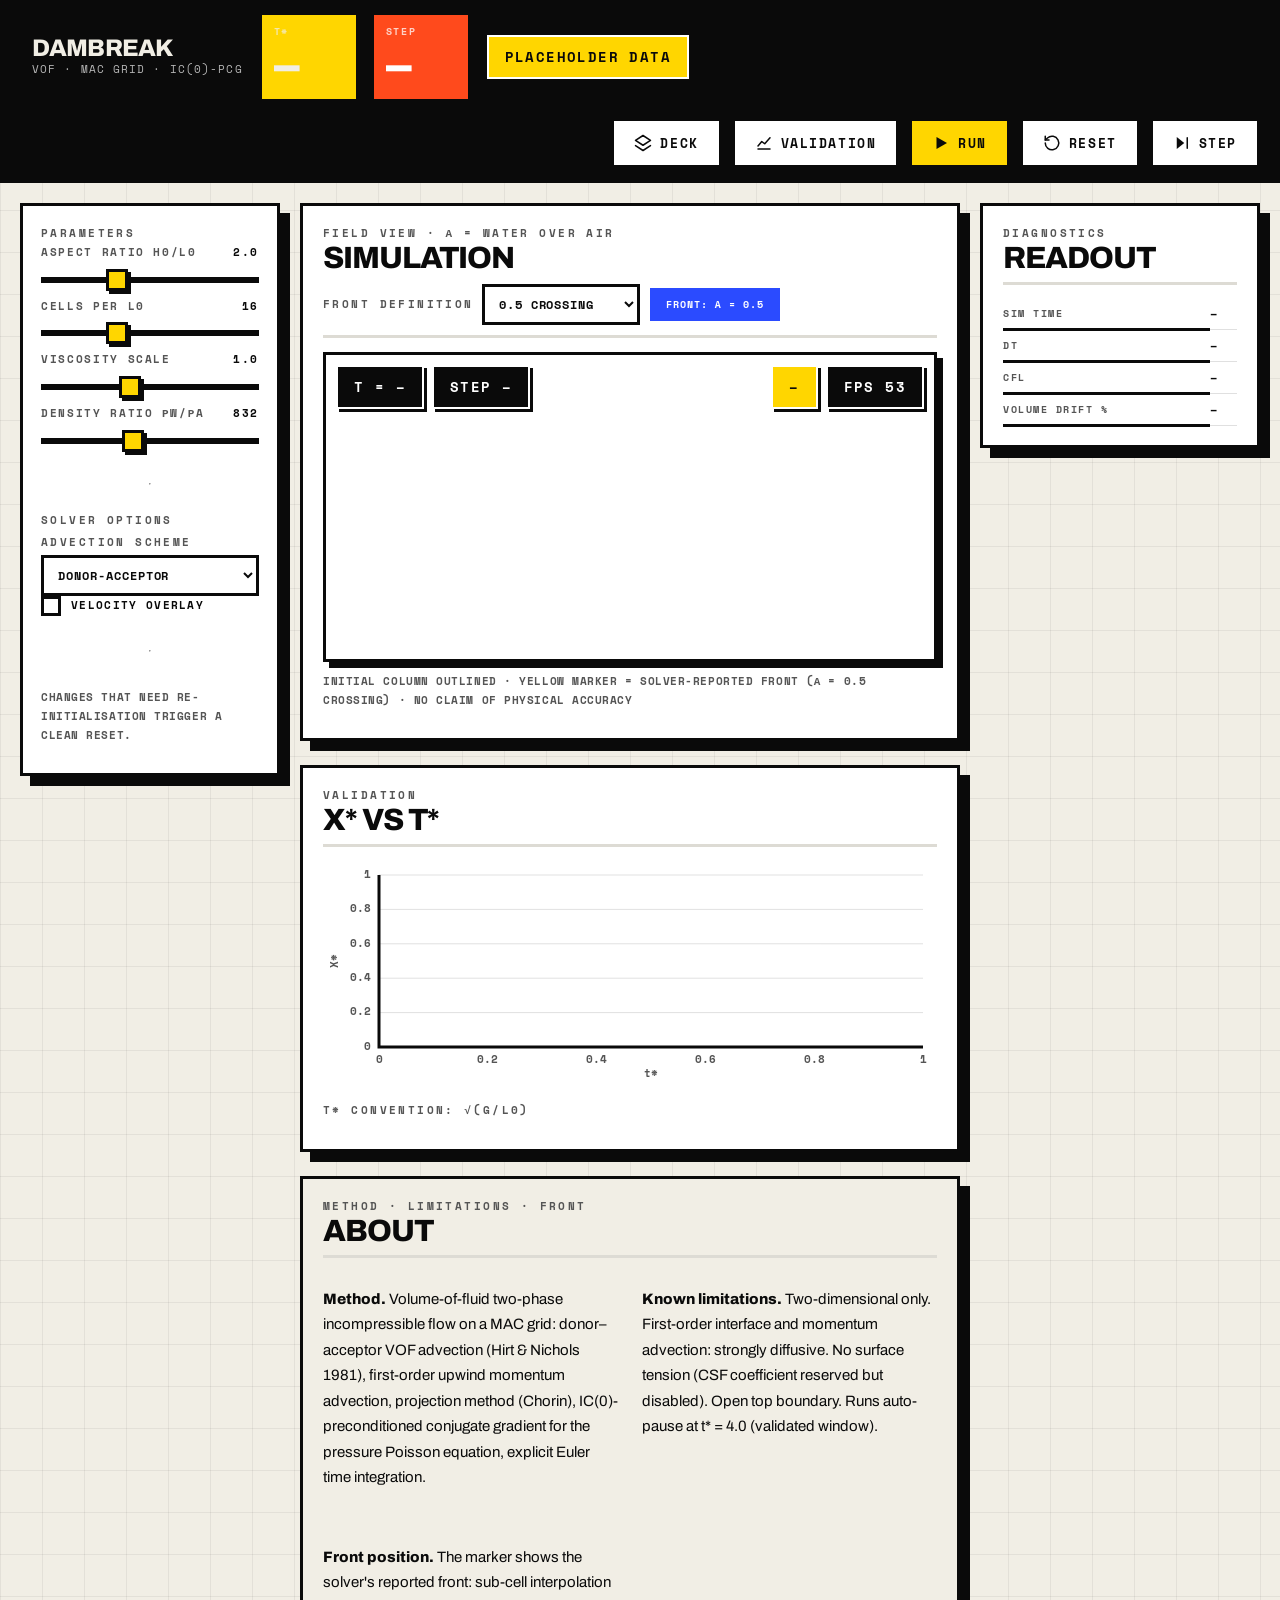
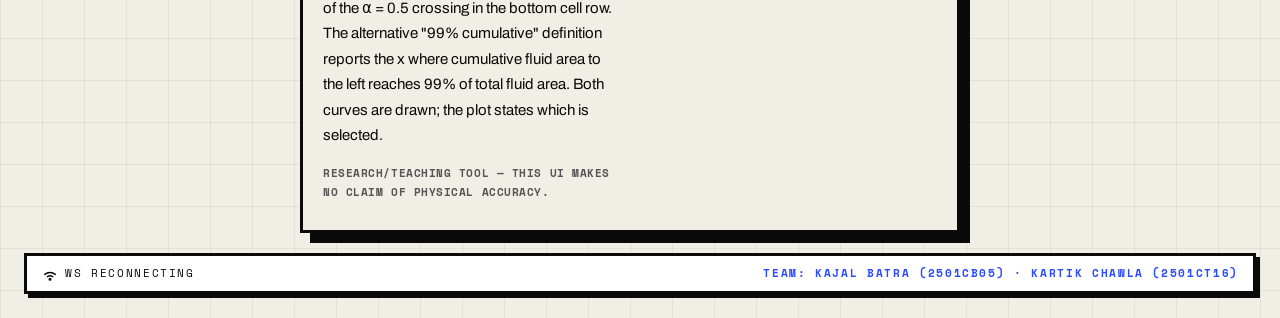
==== commit feda4686: "Comment out table rows for MAX DIVERGENCE and POISSON ITERATIONS Comment out MAX DIVERGENCE and POIS" ====
--- a/ui/index.html
+++ b/ui/index.html
@@ -209,8 +209,8 @@
               <tr><th>dt</th><td id="dDT">–</td></tr>
               <tr><th>CFL</th><td id="dCFL">–</td></tr>
               <tr><th>VOLUME DRIFT %</th><td id="dDrift">–</td></tr>
-              <tr><th>MAX DIVERGENCE</th><td id="dMaxDiv">–</td></tr>
-              <tr><th>POISSON ITERATIONS</th><td id="dPois">–</td></tr>
+              <!-- <tr><th>MAX DIVERGENCE</th><td id="dMaxDiv">–</td></tr> -->
+              <!-- <tr><th>POISSON ITERATIONS</th><td id="dPois">–</td></tr> -->
             </tbody>
           </table>
         </section>
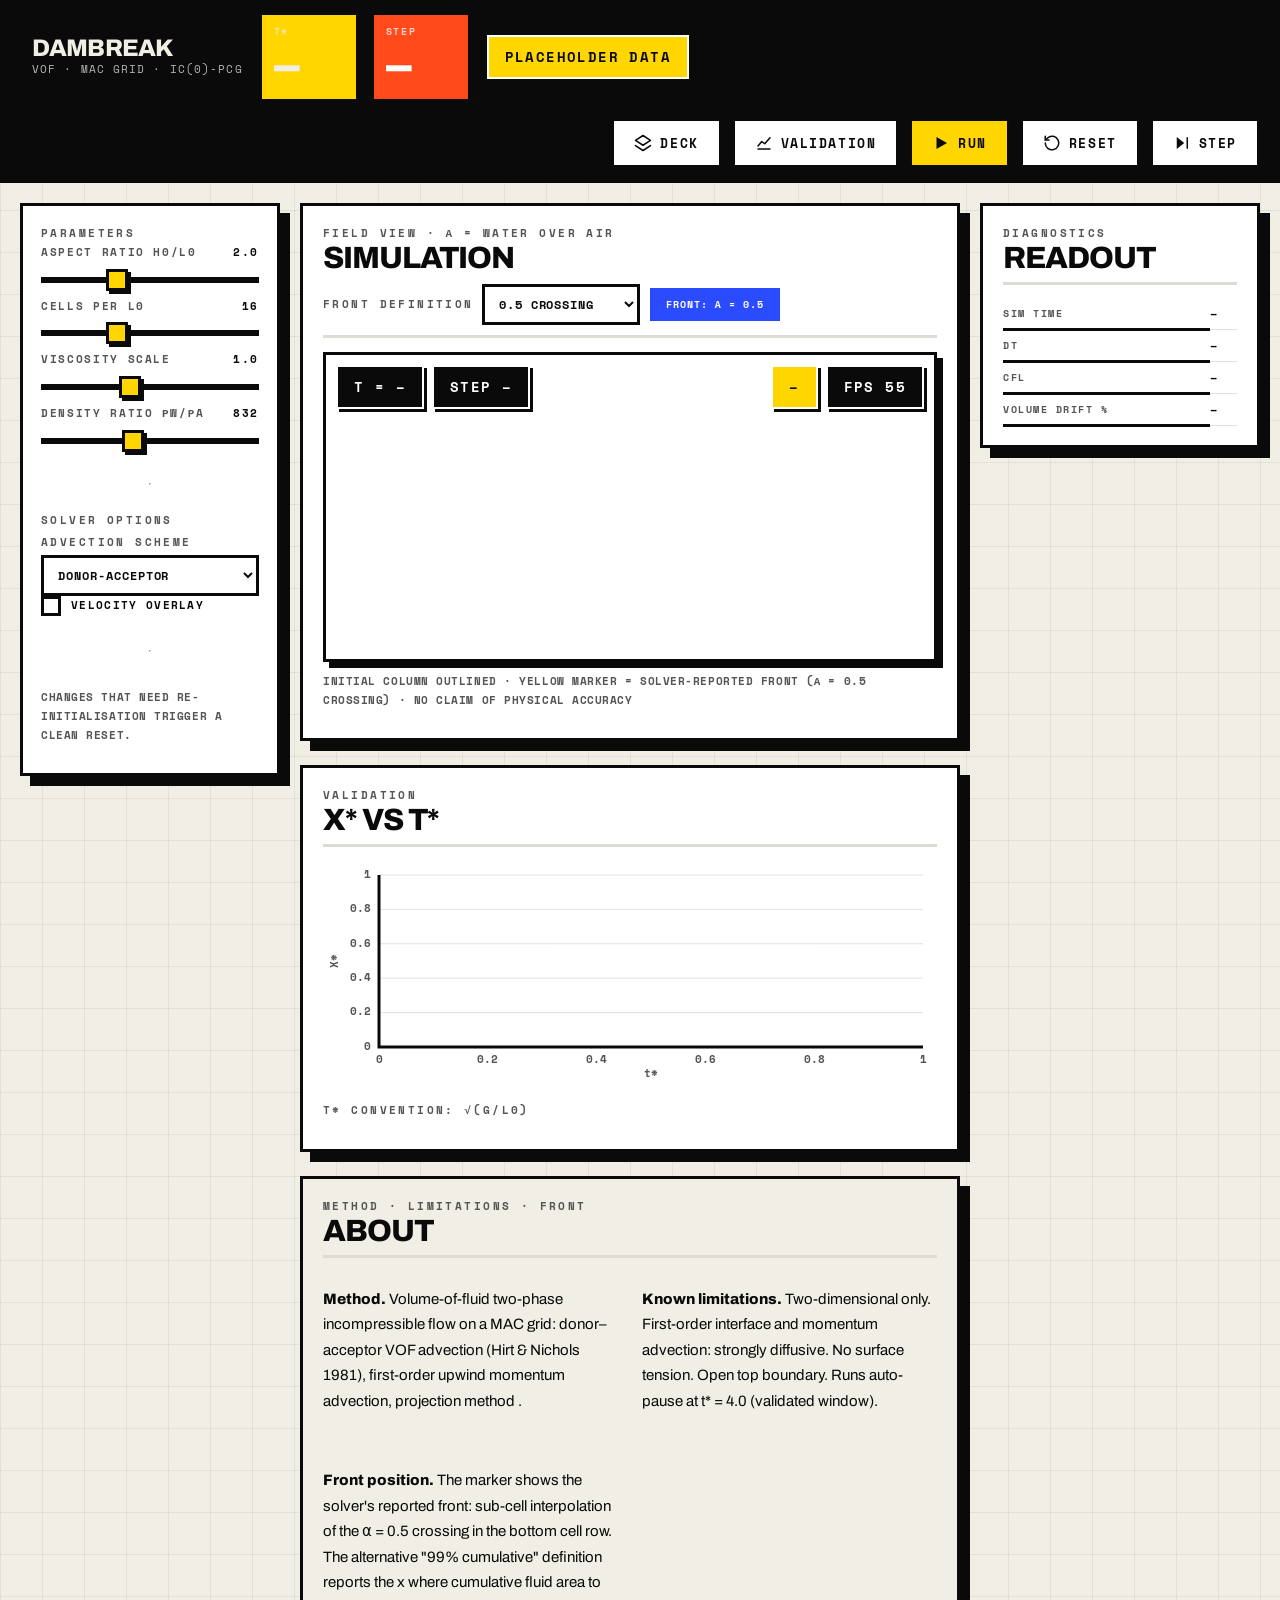
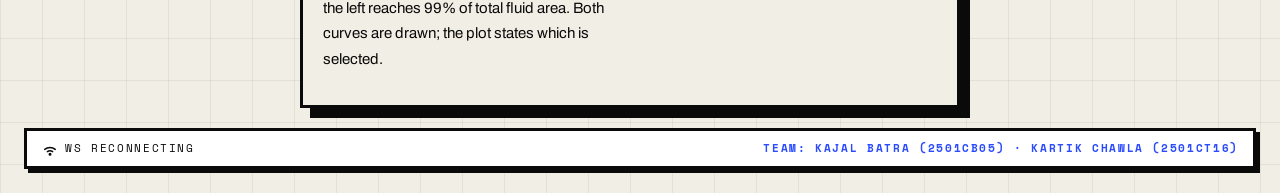
==== commit 3519e777: "Update method and limitations descriptions in index.html Removed details about surface tension and m" ====
--- a/ui/index.html
+++ b/ui/index.html
@@ -183,11 +183,11 @@
               </div>
             </div>
             <div style="display: grid; grid-template-columns: repeat(auto-fit, minmax(250px, 1fr)); gap: 24px; align-items: start;">
-              <p><strong>Method.</strong> Volume-of-fluid two-phase incompressible flow on a MAC grid: donor–acceptor VOF advection (Hirt &amp; Nichols 1981), first-order upwind momentum advection, projection method (Chorin), IC(0)-preconditioned conjugate gradient for the pressure Poisson equation, explicit Euler time integration.</p>
-              <p><strong>Known limitations.</strong> Two-dimensional only. First-order interface and momentum advection: strongly diffusive. No surface tension (CSF coefficient reserved but disabled). Open top boundary. Runs auto-pause at t* = 4.0 (validated window).</p>
+              <p><strong>Method.</strong> Volume-of-fluid two-phase incompressible flow on a MAC grid: donor–acceptor VOF advection (Hirt &amp; Nichols 1981), first-order upwind momentum advection, projection method .</p>
+              <p><strong>Known limitations.</strong> Two-dimensional only. First-order interface and momentum advection: strongly diffusive. No surface tension. Open top boundary. Runs auto-pause at t* = 4.0 (validated window).</p>
               <div>
                 <p><strong>Front position.</strong> The marker shows the solver's reported front: sub-cell interpolation of the α = 0.5 crossing in the bottom cell row. The alternative "99% cumulative" definition reports the x where cumulative fluid area to the left reaches 99% of total fluid area. Both curves are drawn; the plot states which is selected.</p>
-                <p class="eyebrow" style="letter-spacing:.05em; margin-top: 15px;">RESEARCH/TEACHING TOOL — THIS UI MAKES NO CLAIM OF PHYSICAL ACCURACY.</p>
+                <!-- <p class="eyebrow" style="letter-spacing:.05em; margin-top: 15px;">RESEARCH/TEACHING TOOL — THIS UI MAKES NO CLAIM OF PHYSICAL ACCURACY.</p> -->
               </div>
             </div>
           </section>
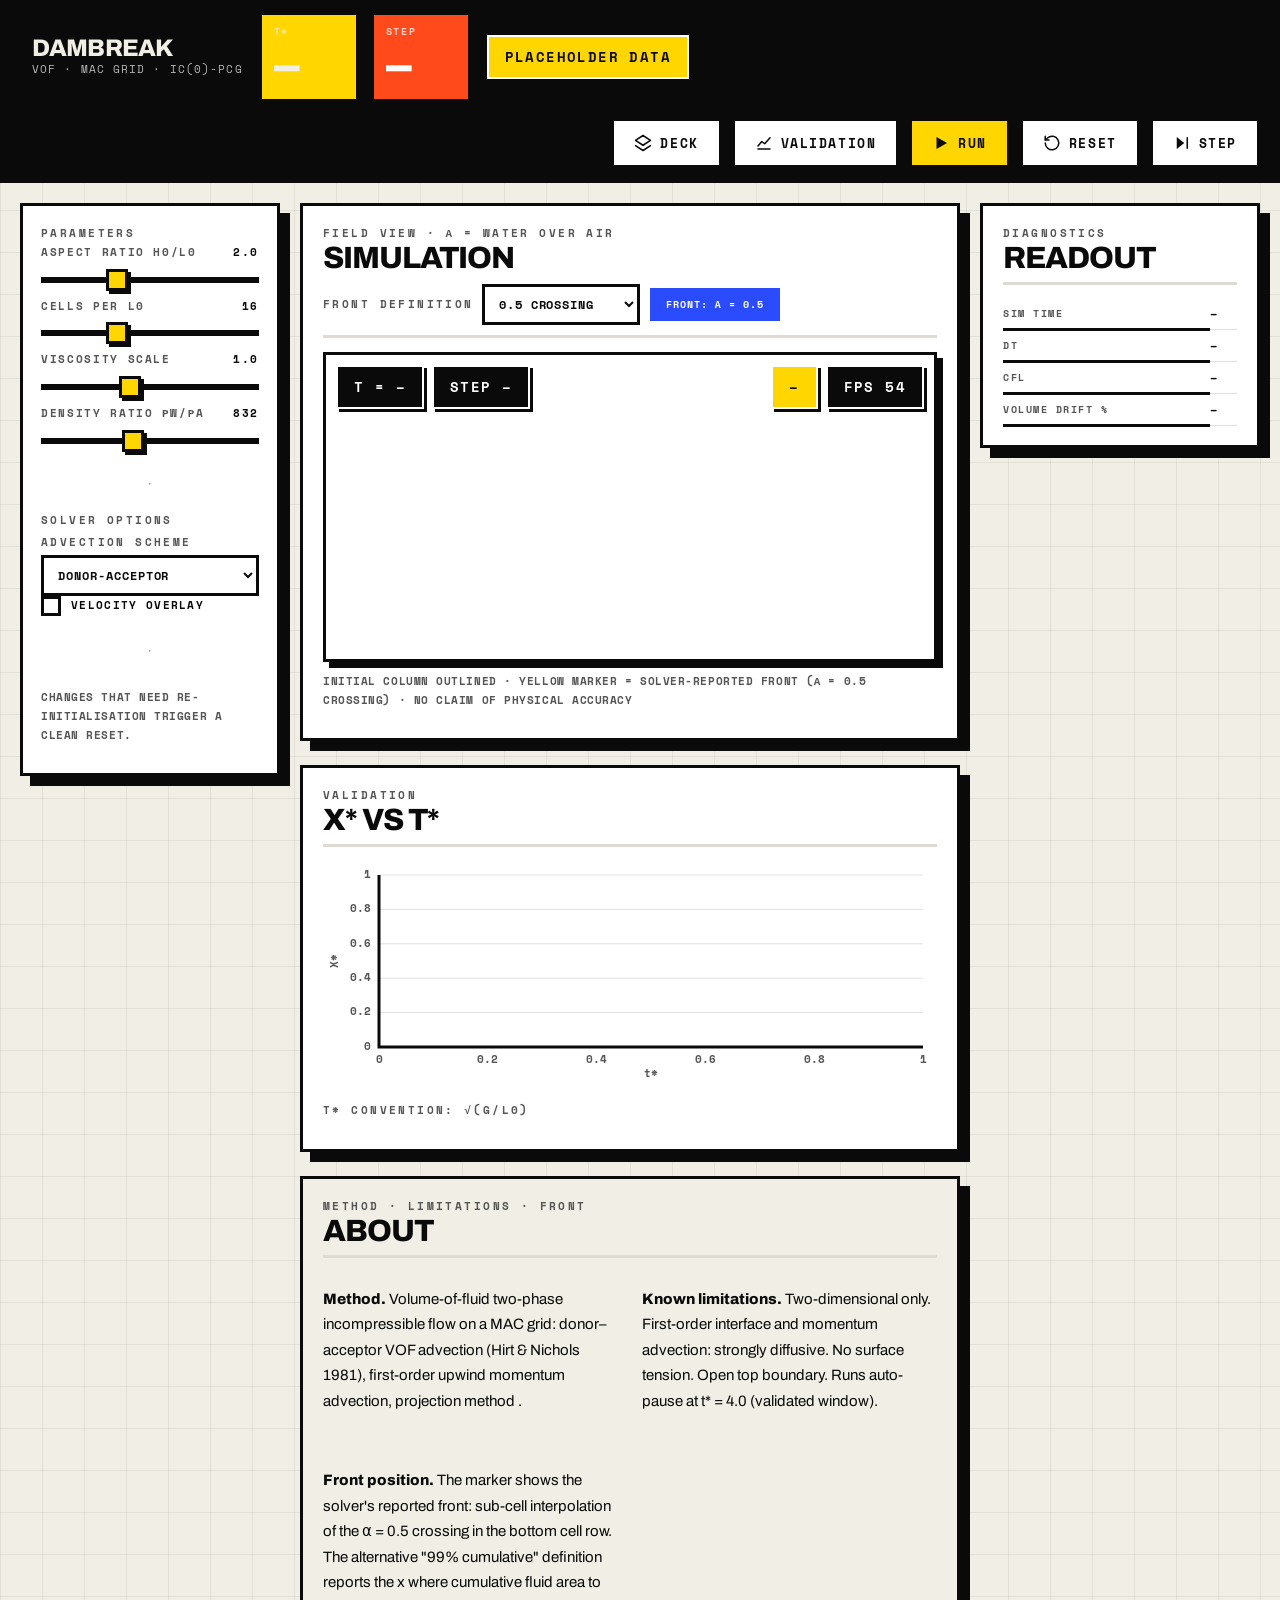
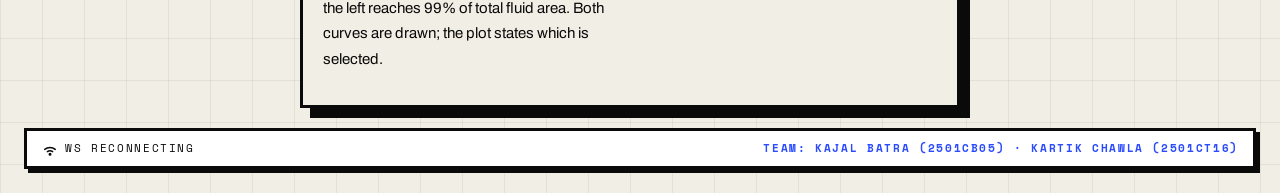
==== commit a4c1d36e: "her" ====
--- a/ui/index.html
+++ b/ui/index.html
@@ -242,7 +242,7 @@
   </div>
 </div>
 
-<script type="module" src="js/main.js?v=9"></script>
+<script type="module" src="js/main.js?v=10"></script>
 </body>
 </html>
 
